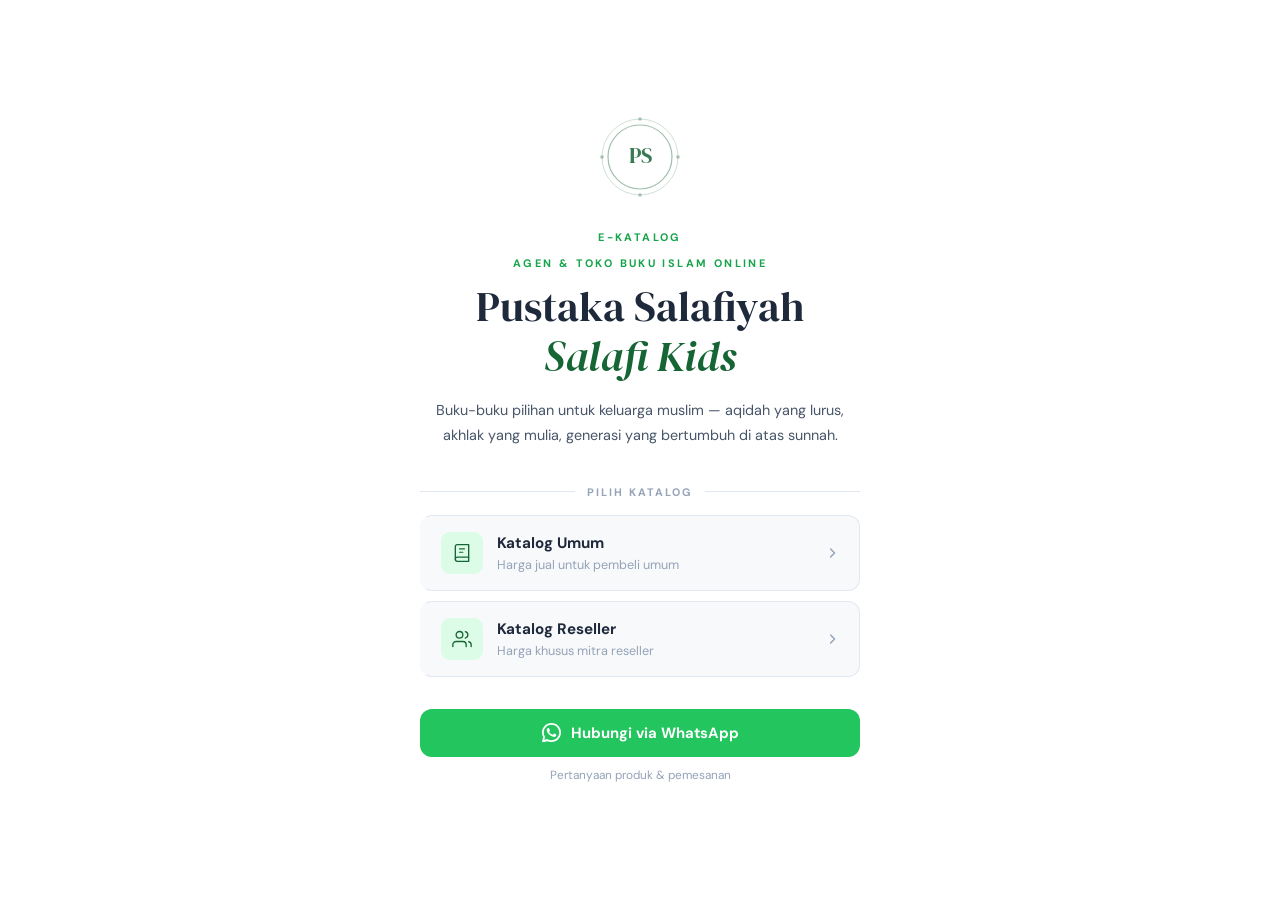
==== index.html @ 7974a933 "Add files via upload" ====
<!DOCTYPE html>
<html lang="id">
<head>
  <meta charset="UTF-8">
  <meta name="viewport" content="width=device-width, initial-scale=1.0">
  <title>Pustaka Salafiyah – Salafi Kids</title>
  <link rel="preconnect" href="https://fonts.googleapis.com">
  <link rel="preconnect" href="https://fonts.gstatic.com" crossorigin>
  <link href="https://fonts.googleapis.com/css2?family=DM+Sans:ital,wght@0,400;0,500;0,600;0,700;0,800;1,400&family=DM+Serif+Display:ital@0;1&display=swap" rel="stylesheet">
  <link rel="stylesheet" href="style.css">
</head>
<body class="home-page">

  <main class="home-center">

    <!-- Monogram logo mark -->
    <div class="home-logomark" aria-hidden="true">
      <svg viewBox="0 0 80 80" fill="none" xmlns="http://www.w3.org/2000/svg" width="80" height="80">
        <!-- Cincin luar -->
        <circle cx="40" cy="40" r="38" stroke="#166534" stroke-width="0.8" opacity="0.25"/>
        <!-- Cincin dalam -->
        <circle cx="40" cy="40" r="32" stroke="#166534" stroke-width="1.2" opacity="0.4"/>
        <!-- Dots pada cincin luar di 4 titik kardinal -->
        <circle cx="40" cy="2"  r="1.8" fill="#166534" opacity="0.35"/>
        <circle cx="40" cy="78" r="1.8" fill="#166534" opacity="0.35"/>
        <circle cx="2"  cy="40" r="1.8" fill="#166534" opacity="0.35"/>
        <circle cx="78" cy="40" r="1.8" fill="#166534" opacity="0.35"/>
        <!-- Monogram PS -->
        <text x="40" y="46"
          font-family="DM Serif Display, Georgia, serif"
          font-size="22"
          font-weight="400"
          text-anchor="middle"
          fill="#166534"
          opacity="0.85">PS</text>
      </svg>
    </div>

    <!-- Brand -->
    <header class="home-header">
      <p class="home-eyebrow">E-Katalog</p>
      <p class="home-eyebrow">Agen & Toko Buku Islam Online</p>
      <h1 class="home-brand-name">
        Pustaka Salafiyah<br>
        <em>Salafi Kids</em>
      </h1>
      <p class="home-tagline">
        Buku-buku pilihan untuk keluarga muslim — aqidah yang lurus, akhlak yang mulia, generasi yang bertumbuh di atas sunnah.
      </p>
    </header>

    <!-- Nav section -->
    <section class="home-nav-section">
      <div class="section-rule">
        <span></span>
        <p>Pilih Katalog</p>
        <span></span>
      </div>

      <nav class="home-nav">
        <a href="umum.html" class="nav-card">
          <div class="nav-card-icon">
            <svg viewBox="0 0 24 24" fill="none" width="20" height="20">
              <path d="M4 19.5A2.5 2.5 0 016.5 17H20" stroke="currentColor" stroke-width="1.6" stroke-linecap="round"/>
              <path d="M6.5 2H20v20H6.5A2.5 2.5 0 014 19.5v-15A2.5 2.5 0 016.5 2z" stroke="currentColor" stroke-width="1.6" stroke-linejoin="round"/>
              <line x1="9" y1="7"  x2="15" y2="7"  stroke="currentColor" stroke-width="1.3" stroke-linecap="round"/>
              <line x1="9" y1="11" x2="13" y2="11" stroke="currentColor" stroke-width="1.3" stroke-linecap="round"/>
            </svg>
          </div>
          <div class="nav-card-body">
            <strong>Katalog Umum</strong>
            <span>Harga jual untuk pembeli umum</span>
          </div>
          <svg class="nav-card-chevron" viewBox="0 0 20 20" fill="none" width="16" height="16">
            <path d="M7 5l5 5-5 5" stroke="currentColor" stroke-width="1.8" stroke-linecap="round" stroke-linejoin="round"/>
          </svg>
        </a>

        <a href="reseller.html" class="nav-card">
          <div class="nav-card-icon">
            <svg viewBox="0 0 24 24" fill="none" width="20" height="20">
              <path d="M17 21v-2a4 4 0 00-4-4H5a4 4 0 00-4 4v2" stroke="currentColor" stroke-width="1.6" stroke-linecap="round"/>
              <circle cx="9" cy="7" r="4" stroke="currentColor" stroke-width="1.6"/>
              <path d="M23 21v-2a4 4 0 00-3-3.87M16 3.13a4 4 0 010 7.75" stroke="currentColor" stroke-width="1.6" stroke-linecap="round"/>
            </svg>
          </div>
          <div class="nav-card-body">
            <strong>Katalog Reseller</strong>
            <span>Harga khusus mitra reseller</span>
          </div>
          <svg class="nav-card-chevron" viewBox="0 0 20 20" fill="none" width="16" height="16">
            <path d="M7 5l5 5-5 5" stroke="currentColor" stroke-width="1.8" stroke-linecap="round" stroke-linejoin="round"/>
          </svg>
        </a>
      </nav>
    </section>

    <!-- WA -->
    <footer class="home-footer">
      <a href="https://wa.me/6287738426088" target="_blank" class="wa-btn">
        <svg viewBox="0 0 24 24" fill="currentColor" width="19" height="19">
          <path d="M17.472 14.382c-.297-.149-1.758-.867-2.03-.967-.273-.099-.471-.148-.67.15-.197.297-.767.966-.94 1.164-.173.199-.347.223-.644.075-.297-.15-1.255-.463-2.39-1.475-.883-.788-1.48-1.761-1.653-2.059-.173-.297-.018-.458.13-.606.134-.133.298-.347.446-.52.149-.174.198-.298.298-.497.099-.198.05-.371-.025-.52-.075-.149-.669-1.612-.916-2.207-.242-.579-.487-.5-.669-.51-.173-.008-.371-.01-.57-.01-.198 0-.52.074-.792.372-.272.297-1.04 1.016-1.04 2.479 0 1.462 1.065 2.875 1.213 3.074.149.198 2.096 3.2 5.077 4.487.709.306 1.262.489 1.694.625.712.227 1.36.195 1.871.118.571-.085 1.758-.719 2.006-1.413.248-.694.248-1.289.173-1.413-.074-.124-.272-.198-.57-.347z"/>
          <path d="M12 0C5.373 0 0 5.373 0 12c0 2.117.549 4.107 1.51 5.833L.057 23.571a.75.75 0 00.921.921l5.739-1.453A11.943 11.943 0 0012 24c6.627 0 12-5.373 12-12S18.627 0 12 0zm0 21.75a9.728 9.728 0 01-4.964-1.356l-.355-.211-3.685.933.949-3.591-.232-.369A9.722 9.722 0 012.25 12C2.25 6.615 6.615 2.25 12 2.25S21.75 6.615 21.75 12 17.385 21.75 12 21.75z"/>
        </svg>
        Hubungi via WhatsApp
      </a>
      <p class="wa-note">Pertanyaan produk &amp; pemesanan</p>
    </footer>

  </main>

</body>
</html>
---- style.css ----
/* ===== TOKENS ===== */
:root {
  --white:      #FFFFFF;
  --surface:    #F8F9FB;
  --green-dark: #166534;
  --green:      #16A34A;
  --green-lt:   #DCFCE7;
  --green-ring: #BBF7D0;
  --ink:        #1E293B;
  --body:       #475569;
  --muted:      #94A3B8;
  --line:       #E2E8F0;
  --amber-bg:   #FEF9C3;
  --amber-tx:   #854D0E;
  --blue-bg:    #DBEAFE;
  --blue-tx:    #1E40AF;
  --red-tx:     #991B1B;
  --font:       'DM Sans', 'Inter', system-ui, sans-serif;
  --shadow-card: 0 1px 3px rgba(0,0,0,.06), 0 4px 12px rgba(0,0,0,.04);
  --shadow-lift: 0 4px 16px rgba(0,0,0,.08), 0 1px 4px rgba(0,0,0,.04);
  --radius:     12px;
  --radius-sm:  8px;
}

*, *::before, *::after { margin:0; padding:0; box-sizing:border-box; }

body {
  font-family: var(--font);
  background: var(--surface);
  color: var(--ink);
  -webkit-font-smoothing: antialiased;
  min-height: 100dvh;
}

/* ============================================================
   HOME PAGE — Centered premium
   ============================================================ */
.home-page {
  min-height: 100dvh;
  display: flex;
  align-items: center;
  justify-content: center;
  background: var(--white);
  padding: 48px 24px;
}

.home-center {
  width: 100%;
  max-width: 440px;
  display: flex;
  flex-direction: column;
  align-items: center;
  gap: 0;
}

/* Logo mark */
.home-logomark {
  margin-bottom: 28px;
}

/* Header */
.home-header {
  text-align: center;
  margin-bottom: 36px;
}

.home-eyebrow {
  font-size: 0.68rem;
  font-weight: 700;
  letter-spacing: 0.22em;
  text-transform: uppercase;
  color: var(--green);
  margin-bottom: 12px;
}

.home-brand-name {
  font-family: 'DM Serif Display', Georgia, serif;
  font-size: clamp(1.9rem, 6vw, 2.6rem);
  font-weight: 400;
  line-height: 1.2;
  color: var(--ink);
  margin-bottom: 16px;
}

.home-brand-name em {
  font-style: italic;
  color: var(--green-dark);
}

.home-tagline {
  font-size: 0.9rem;
  color: var(--body);
  line-height: 1.75;
  max-width: 32em;
}

/* Nav section */
.home-nav-section {
  width: 100%;
  margin-bottom: 32px;
}

.section-rule {
  display: flex;
  align-items: center;
  gap: 12px;
  margin-bottom: 16px;
}

.section-rule span {
  flex: 1;
  height: 1px;
  background: var(--line);
}

.section-rule p {
  font-size: 0.68rem;
  font-weight: 700;
  letter-spacing: 0.18em;
  text-transform: uppercase;
  color: var(--muted);
  white-space: nowrap;
}

.home-nav {
  display: flex;
  flex-direction: column;
  gap: 10px;
}

.nav-card {
  display: flex;
  align-items: center;
  gap: 14px;
  padding: 16px 18px;
  background: var(--surface);
  border: 1.5px solid var(--line);
  border-left: 3px solid transparent;
  border-radius: var(--radius);
  text-decoration: none;
  color: var(--ink);
  transition: border-color .15s, border-left-color .15s, background .15s, transform .12s;
}

.nav-card:hover {
  border-color: var(--line);
  border-left-color: var(--green);
  background: var(--white);
  transform: translateX(3px);
  box-shadow: var(--shadow-card);
}

.nav-card-icon {
  width: 42px;
  height: 42px;
  display: flex;
  align-items: center;
  justify-content: center;
  background: var(--green-lt);
  color: var(--green-dark);
  border-radius: 9px;
  flex-shrink: 0;
}

.nav-card-body {
  display: flex;
  flex-direction: column;
  gap: 3px;
  flex: 1;
}

.nav-card-body strong {
  font-size: 0.95rem;
  font-weight: 700;
  color: var(--ink);
}

.nav-card-body span {
  font-size: 0.79rem;
  color: var(--muted);
}

.nav-card-chevron {
  color: var(--muted);
  flex-shrink: 0;
  transition: transform .15s, color .15s;
}

.nav-card:hover .nav-card-chevron {
  transform: translateX(2px);
  color: var(--green);
}

/* Footer WA */
.home-footer {
  width: 100%;
  display: flex;
  flex-direction: column;
  align-items: center;
  gap: 10px;
}

.wa-btn {
  display: flex;
  align-items: center;
  justify-content: center;
  gap: 10px;
  width: 100%;
  padding: 14px 24px;
  background: #22C55E;
  color: #fff;
  font-family: var(--font);
  font-weight: 700;
  font-size: 0.93rem;
  border-radius: var(--radius);
  text-decoration: none;
  transition: background .15s, transform .1s;
}

.wa-btn:hover { background: #16A34A; transform: translateY(-1px); }

.wa-note {
  font-size: 0.74rem;
  color: var(--muted);
}

/* Responsive */
@media (max-width: 480px) {
  .home-page { padding: 40px 20px; }
  .home-brand-name { font-size: 1.8rem; }
}

/* ============================================================
   CATALOG — TOP HEADER (sticky, collapses on scroll via JS)
   ============================================================ */
.cat-header {
  position: sticky;
  top: 0;
  z-index: 100;
  background: var(--white);
  border-bottom: 1px solid var(--line);
  transition: padding .2s ease;
}

.cat-header-inner {
  max-width: 1120px;
  margin: 0 auto;
  padding: 14px 20px;
  display: flex;
  align-items: center;
  gap: 14px;
}

.back-link {
  display: inline-flex;
  align-items: center;
  gap: 4px;
  font-size: 0.84rem;
  font-weight: 600;
  color: var(--green);
  text-decoration: none;
  white-space: nowrap;
  flex-shrink: 0;
  padding: 6px 10px;
  border-radius: var(--radius-sm);
  transition: background .12s;
}

.back-link:hover { background: var(--green-lt); }

.cat-header-title { flex: 1; min-width: 0; }

.cat-eyebrow {
  font-size: 0.68rem;
  font-weight: 700;
  letter-spacing: 0.14em;
  text-transform: uppercase;
  color: var(--muted);
  line-height: 1;
  transition: opacity .2s;
}

.cat-header-title h1 {
  font-size: 1.1rem;
  font-weight: 800;
  color: var(--ink);
  white-space: nowrap;
  overflow: hidden;
  text-overflow: ellipsis;
}

.wa-icon-btn {
  display: flex;
  align-items: center;
  justify-content: center;
  width: 38px;
  height: 38px;
  background: var(--green-lt);
  color: var(--green-dark);
  border-radius: 50%;
  text-decoration: none;
  flex-shrink: 0;
  transition: background .12s;
}

.wa-icon-btn:hover { background: var(--green-ring); }

/* ============================================================
   TOOLBAR (search + sort + filter — sticky second row)
   ============================================================ */
.toolbar {
  position: sticky;
  top: 65px; /* tinggi header */
  z-index: 90;
  background: var(--white);
  border-bottom: 1px solid var(--line);
  padding: 10px 0;
}

.toolbar-inner {
  max-width: 1120px;
  margin: 0 auto;
  padding: 0 20px;
  display: flex;
  flex-direction: column;
  gap: 8px;
}

/* Row 1: search + sort */
.toolbar-row1 {
  display: flex;
  gap: 8px;
  align-items: center;
  flex-wrap: wrap;
}

.toolbar-row2 {
  display: flex;
  gap: 8px;
  flex-shrink: 0;
}

.search-wrap {
  flex: 1;
  position: relative;
}

.search-icon {
  position: absolute;
  left: 12px;
  top: 50%;
  transform: translateY(-50%);
  color: var(--muted);
  pointer-events: none;
  display: flex;
}

#searchInput {
  font-family: var(--font);
  font-size: 0.9rem;
  width: 100%;
  padding: 10px 14px 10px 38px;
  border: 1.5px solid var(--line);
  border-radius: var(--radius-sm);
  background: var(--surface);
  color: var(--ink);
  transition: border-color .12s;
}

#searchInput:focus {
  outline: none;
  border-color: var(--green);
  background: var(--white);
}

#searchInput::placeholder { color: var(--muted); }

.sort-select {
  font-family: var(--font);
  font-size: 0.85rem;
  font-weight: 600;
  padding: 10px 14px;
  border: 1.5px solid var(--line);
  border-radius: var(--radius-sm);
  background: var(--white);
  color: var(--ink);
  cursor: pointer;
  flex-shrink: 0;
  transition: border-color .12s;
}

.sort-select:focus {
  outline: none;
  border-color: var(--green);
}

.filter-select {
  font-family: var(--font);
  font-size: 0.85rem;
  font-weight: 600;
  padding: 10px 14px;
  border: 1.5px solid var(--line);
  border-radius: var(--radius-sm);
  background: var(--white);
  color: var(--ink);
  cursor: pointer;
  transition: border-color .12s;
}

.filter-select:focus {
  outline: none;
  border-color: var(--green);
}

/* Row 2: category chips */
.category-scroll {
  display: flex;
  gap: 6px;
  overflow-x: auto;
  scrollbar-width: none;
  padding-bottom: 2px;
}

.category-scroll::-webkit-scrollbar { display: none; }

.cat-chip {
  flex-shrink: 0;
  padding: 5px 14px;
  border-radius: 999px;
  border: 1.5px solid var(--line);
  background: var(--white);
  color: var(--body);
  font-family: var(--font);
  font-size: 0.79rem;
  font-weight: 600;
  cursor: pointer;
  transition: all .12s;
  white-space: nowrap;
}

.cat-chip:hover { border-color: var(--green); color: var(--green); }

.cat-chip.active {
  background: var(--green-dark);
  border-color: var(--green-dark);
  color: #fff;
}

/* ============================================================
   RESULT BAR
   ============================================================ */
.result-bar {
  max-width: 1120px;
  margin: 14px auto 2px;
  padding: 0 20px;
  display: flex;
  align-items: center;
  justify-content: space-between;
  font-size: 0.79rem;
  color: var(--muted);
  font-weight: 500;
}

/* ============================================================
   BOOK GRID
   ============================================================ */
.book-grid {
  max-width: 1120px;
  margin: 0 auto;
  padding: 10px 20px 28px;
  display: grid;
  grid-template-columns: repeat(auto-fill, minmax(310px, 1fr));
  gap: 12px;
}

/* ============================================================
   BOOK CARD — floating, no border
   ============================================================ */
.book-card {
  background: var(--white);
  border-radius: var(--radius);
  box-shadow: var(--shadow-card);
  display: flex;
  overflow: hidden;
  transition: box-shadow .15s, transform .15s;
}

.book-card:hover {
  box-shadow: var(--shadow-lift);
  transform: translateY(-2px);
}

/* Cover */

.book-cover {
  flex: 0 0 110px;
  /* width: 90px; */
  min-height: 120px;
  align-self: stretch;
  background: var(--green-lt);
  display: flex;
  align-items: center;
  justify-content: center;
  font-size: 1.4rem;
  color: var(--green-dark);
  overflow: hidden;
  position: relative;
}

.book-cover img {
  position: absolute;
  inset: 0;
  width: 100%;
  height: 100%;
  object-fit: cover;
}

/* Body */
.book-body {
  flex: 1;
  min-width: 0;
  /* padding: 12px 14px 12px; */
  padding: 11px 12px 11px;
  display: flex;
  flex-direction: column;
  gap: 5px;
}

.book-title {
  font-size: 0.9rem;
  font-weight: 700;
  line-height: 1.35;
  color: var(--ink);
  display: -webkit-box;
  -webkit-line-clamp: 2;
  line-clamp: 2;
  -webkit-box-orient: vertical;
  overflow: hidden;
}

.book-meta {
  display: flex;
  align-items: center;
  gap: 6px;
  flex-wrap: wrap;
}

.book-publisher {
  font-size: 0.73rem;
  font-weight: 700;
  color: var(--muted);
  text-transform: uppercase;
  letter-spacing: 0.06em;
}

.book-sampul {
  font-size: 0.71rem;
  color: var(--muted);
  background: var(--surface);
  padding: 1px 7px;
  border-radius: 4px;
}

.book-weight {
  font-size: 0.71rem;
  color: var(--muted);
}

/* Price */
.book-price-row {
  display: flex;
  align-items: center;
  gap: 6px;
  flex-wrap: wrap;
  margin-top: 2px;
}

.price-strike {
  font-size: 0.76rem;
  color: var(--muted);
  text-decoration: line-through;
}

.price-discount {
  font-size: 0.7rem;
  font-weight: 800;
  background: var(--amber-bg);
  color: var(--amber-tx);
  padding: 1px 6px;
  border-radius: 4px;
}

.price-final {
  font-size: 1rem;
  font-weight: 800;
  color: var(--green-dark);
}

/* Footer row */
.book-footer {
  display: flex;
  align-items: center;
  justify-content: space-between;
  gap: 8px;
  margin-top: auto;
  padding-top: 8px;
}

.status-badge {
  font-size: 0.67rem;
  font-weight: 800;
  letter-spacing: 0.06em;
  text-transform: uppercase;
  padding: 3px 9px;
  border-radius: 5px;
}

.status-badge.tersedia {
  background: var(--green-lt);
  color: var(--green-dark);
}

.status-badge.habis {
  background: var(--surface);
  color: var(--muted);
}

.status-badge.pre-order {
  background: var(--blue-bg);
  color: var(--blue-tx);
}

.detail-btn {
  display: inline-flex;
  align-items: center;
  gap: 4px;
  font-family: var(--font);
  font-size: 0.74rem;
  font-weight: 700;
  color: var(--green-dark);
  text-decoration: none;
  padding: 5px 11px;
  background: var(--green-lt);
  border-radius: 6px;
  transition: background .12s;
  white-space: nowrap;
  flex-shrink: 0;
}

.detail-btn:hover { background: var(--green-ring); }

/* ============================================================
   PAGINATION
   ============================================================ */
.pagination {
  max-width: 1120px;
  margin: 4px auto 40px;
  padding: 0 20px;
  display: flex;
  align-items: center;
  justify-content: center;
  gap: 5px;
  flex-wrap: wrap;
}

.pg-btn {
  min-width: 38px;
  height: 38px;
  padding: 0 12px;
  border-radius: var(--radius-sm);
  border: 1.5px solid var(--line);
  background: var(--white);
  color: var(--body);
  font-family: var(--font);
  font-size: 0.84rem;
  font-weight: 600;
  cursor: pointer;
  transition: all .12s;
}

.pg-btn:hover:not(:disabled) {
  border-color: var(--green);
  color: var(--green);
}

.pg-btn.active {
  background: var(--green-dark);
  border-color: var(--green-dark);
  color: #fff;
}

.pg-btn:disabled { opacity: .3; cursor: default; }

.pg-dots {
  width: 32px;
  height: 38px;
  display: flex;
  align-items: center;
  justify-content: center;
  font-size: 0.9rem;
  color: var(--muted);
}

/* ============================================================
   STATES
   ============================================================ */
.state-msg {
  max-width: 1120px;
  margin: 48px auto;
  padding: 0 20px;
  text-align: center;
  color: var(--muted);
  font-size: 0.95rem;
}

.state-error { color: var(--red-tx); }

.state-empty {
  grid-column: 1 / -1;
  padding: 48px 20px;
  text-align: center;
  color: var(--muted);
  font-size: 0.95rem;
  font-weight: 500;
}

/* ============================================================
   FOOTER
   ============================================================ */
.cat-footer {
  border-top: 1px solid var(--line);
  padding: 24px 20px;
  text-align: center;
  font-size: 0.78rem;
  color: var(--muted);
}

/* ============================================================
   RESPONSIVE
   ============================================================ */
@media (max-width: 600px) {
  .toolbar { top: 57px; }

  .cat-header-inner { padding: 12px 16px; }

  .cat-eyebrow { display: none; }

  .toolbar-inner { padding: 0 16px; }

  .book-grid {
    grid-template-columns: 1fr;
    padding: 10px 16px 24px;
    gap: 10px;
  }

  .result-bar { padding: 0 16px; }

  /* .book-cover { flex: 0 0 68px; width: 68px; } */

  .book-cover { flex: 0 0 110px; width: 110px; min-height: 110px; }

  .pagination { padding: 0 16px; gap: 4px; }

  .pg-btn { min-width: 34px; height: 34px; font-size: 0.8rem; }

  .toolbar-row1 {
    flex-wrap: wrap;
  }

  .search-wrap {
    flex: 1 1 100%; /* search penuh 1 baris */
  }

  .toolbar-row2 {
    width: 100%;
    display: flex;
    gap: 8px;
  }

  .filter-select,
  .sort-select {
    flex: 1;
    font-size: 0.78rem;
    padding: 10px 10px;
  }
}

/* ============================================================
   RESELLER PAGE — Override aksen warna ke navy/biru tua
   ============================================================ */
.reseller-page {
  --green-dark: #1E3A6E;
  --green:      #2563EB;
  --green-lt:   #DBEAFE;
  --green-ring: #BFDBFE;
}

/* Harga final pakai navy */
.reseller-page .price-final {
  color: #1E3A6E;
}

/* Badge tersedia pakai biru */
.reseller-page .status-badge.tersedia {
  background: #dcf4de;
  color: #14611d;
}

/* Tombol detail */
.reseller-page .detail-btn {
  color: #1E3A6E;
  background: #DBEAFE;
}

.reseller-page .detail-btn:hover {
  background: #BFDBFE;
}

/* Chip aktif */
.reseller-page .cat-chip.active {
  background: #1E3A6E;
  border-color: #1E3A6E;
}

/* Pagination aktif */
.reseller-page .pg-btn.active {
  background: #1E3A6E;
  border-color: #1E3A6E;
}

/* WA icon btn */
.reseller-page .wa-icon-btn {
  background: #DBEAFE;
  color: #1E3A6E;
}

.reseller-page .wa-icon-btn:hover {
  background: #BFDBFE;
}

/* Back link */
.reseller-page .back-link {
  color: #2563EB;
}

.reseller-page .back-link:hover {
  background: #DBEAFE;
}

/* Search & sort focus */
.reseller-page #searchInput:focus {
  border-color: #2563EB;
}

.reseller-page .sort-select:focus {
  border-color: #2563EB;
}

/* Hover pada cat-chip */
.reseller-page .cat-chip:hover {
  border-color: #2563EB;
  color: #2563EB;
}

/* Hover pada nav card */
.reseller-page .pg-btn:hover:not(:disabled) {
  border-color: #2563EB;
  color: #2563EB;
}

/* Card hover border */
.reseller-page .book-card:hover {
  border-color: #BFDBFE;
}

/* ============================================================
   PASSWORD GATE
   ============================================================ */
.pw-gate {
  position: fixed;
  inset: 0;
  z-index: 999;
  background: var(--white);
  display: flex;
  align-items: center;
  justify-content: center;
  padding: 24px;
}

.pw-box {
  width: 100%;
  max-width: 360px;
  display: flex;
  flex-direction: column;
  align-items: center;
  gap: 0;
}

.pw-logo {
  margin-bottom: 24px;
}

.pw-title {
  font-family: 'DM Serif Display', Georgia, serif;
  font-size: 1.5rem;
  font-weight: 400;
  color: var(--ink);
  text-align: center;
  margin-bottom: 6px;
}

.pw-sub {
  font-size: 0.83rem;
  color: var(--muted);
  text-align: center;
  margin-bottom: 28px;
}

.pw-input-wrap {
  width: 100%;
  position: relative;
  margin-bottom: 10px;
}

.pw-input {
  font-family: var(--font);
  font-size: 0.95rem;
  width: 100%;
  padding: 13px 46px 13px 16px;
  border: 1.5px solid var(--line);
  border-radius: var(--radius);
  background: var(--surface);
  color: var(--ink);
  letter-spacing: 0.1em;
  transition: border-color .15s;
}

.pw-input:focus {
  outline: none;
  border-color: #2563EB;
  background: var(--white);
}

.pw-toggle {
  position: absolute;
  right: 14px;
  top: 50%;
  transform: translateY(-50%);
  background: none;
  border: none;
  cursor: pointer;
  color: var(--muted);
  display: flex;
  padding: 4px;
}

.pw-btn {
  font-family: var(--font);
  font-size: 0.93rem;
  font-weight: 700;
  width: 100%;
  padding: 13px;
  background: #1E3A6E;
  color: #fff;
  border: none;
  border-radius: var(--radius);
  cursor: pointer;
  transition: background .15s;
  margin-bottom: 12px;
}

.pw-btn:hover { background: #2563EB; }

.pw-error {
  font-size: 0.8rem;
  color: var(--red-tx);
  text-align: center;
  min-height: 18px;
}
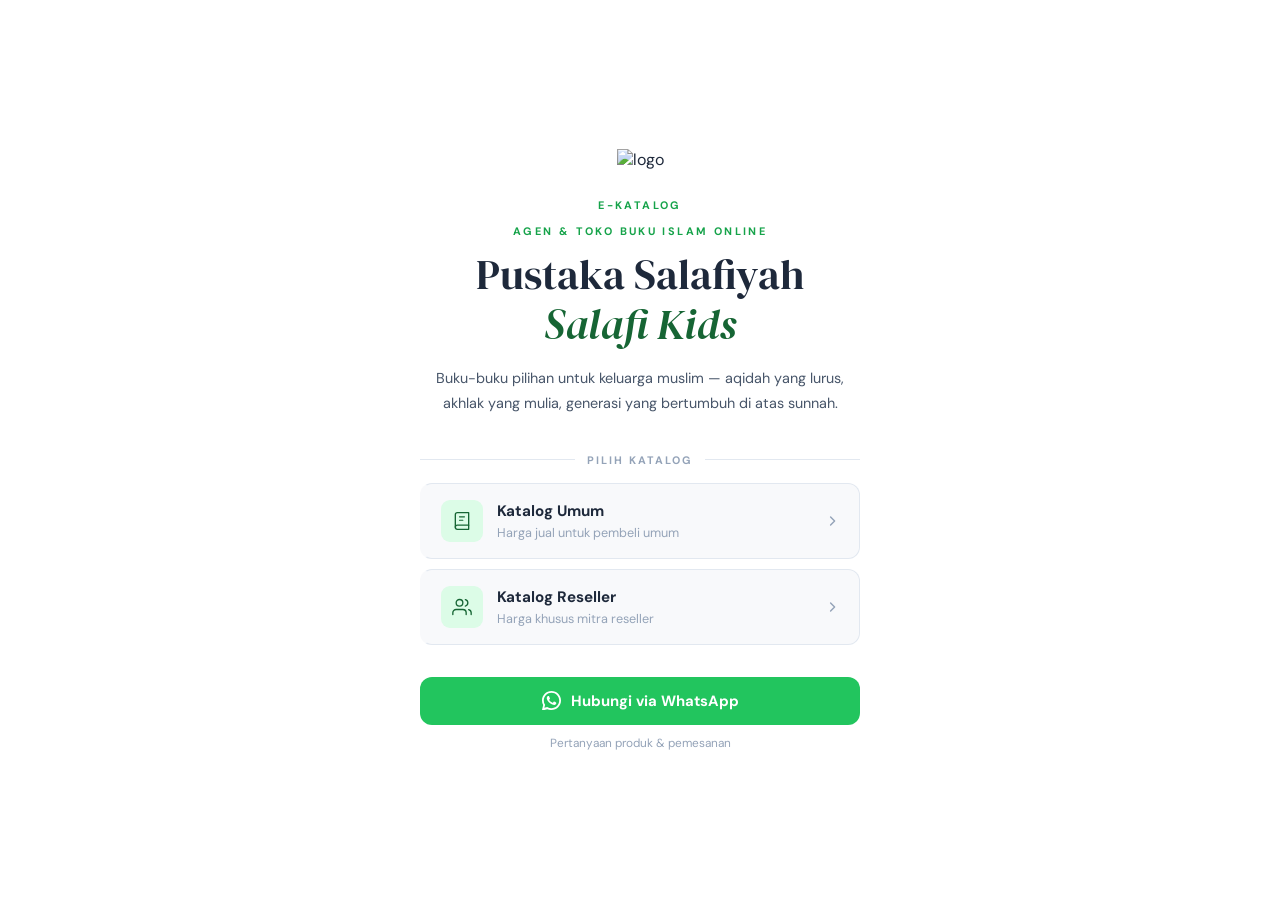
==== commit e153e4b7: "Update logo from SVG to image tag Replaced the SVG logo with an image tag for the logo." ====
--- a/index.html
+++ b/index.html
@@ -13,27 +13,9 @@
 
   <main class="home-center">
 
-    <!-- Monogram logo mark -->
+    <!-- logo -->
     <div class="home-logomark" aria-hidden="true">
-      <svg viewBox="0 0 80 80" fill="none" xmlns="http://www.w3.org/2000/svg" width="80" height="80">
-        <!-- Cincin luar -->
-        <circle cx="40" cy="40" r="38" stroke="#166534" stroke-width="0.8" opacity="0.25"/>
-        <!-- Cincin dalam -->
-        <circle cx="40" cy="40" r="32" stroke="#166534" stroke-width="1.2" opacity="0.4"/>
-        <!-- Dots pada cincin luar di 4 titik kardinal -->
-        <circle cx="40" cy="2"  r="1.8" fill="#166534" opacity="0.35"/>
-        <circle cx="40" cy="78" r="1.8" fill="#166534" opacity="0.35"/>
-        <circle cx="2"  cy="40" r="1.8" fill="#166534" opacity="0.35"/>
-        <circle cx="78" cy="40" r="1.8" fill="#166534" opacity="0.35"/>
-        <!-- Monogram PS -->
-        <text x="40" y="46"
-          font-family="DM Serif Display, Georgia, serif"
-          font-size="22"
-          font-weight="400"
-          text-anchor="middle"
-          fill="#166534"
-          opacity="0.85">PS</text>
-      </svg>
+      <img src="logo.png" alt="logo" width="80px">
     </div>
 
     <!-- Brand -->
@@ -110,4 +92,4 @@
   </main>
 
 </body>
-</html>+</html>
--- a/style.css
+++ b/style.css
@@ -423,6 +423,58 @@
 
 .category-scroll::-webkit-scrollbar { display: none; }
 
+.category-wrap {
+  position: relative;
+  display: flex;
+  align-items: center;
+  gap: 4px;
+}
+
+.category-wrap .category-scroll {
+  flex: 1;
+  scroll-behavior: smooth;
+  cursor: grab;
+}
+
+.category-wrap .category-scroll:active {
+  cursor: grabbing;
+}
+
+.cat-arrow {
+  flex-shrink: 0;
+  width: 28px;
+  height: 28px;
+  display: flex;
+  align-items: center;
+  justify-content: center;
+  border: 1.5px solid var(--line);
+  border-radius: 50%;
+  background: var(--white);
+  color: var(--body);
+  cursor: pointer;
+  transition: border-color .12s, color .12s;
+}
+
+.cat-arrow:hover {
+  border-color: var(--green);
+  color: var(--green);
+}
+
+.cat-arrow:disabled {
+  opacity: .3;
+  cursor: default;
+}
+
+.cat-arrow:disabled:hover {
+  border-color: var(--line);
+  color: var(--body);
+}
+
+/* Sembunyikan panah di layar sentuh (mobile/touch) karena sudah bisa swipe */
+@media (hover: none) and (pointer: coarse) {
+  .cat-arrow { display: none; }
+}
+
 .cat-chip {
   flex-shrink: 0;
   padding: 5px 14px;
@@ -738,6 +790,21 @@
 /* ============================================================
    RESPONSIVE
    ============================================================ */
+@media (max-width: 900px) {
+  .toolbar-row2 {
+    width: 100%;
+    display: grid;
+    grid-template-columns: repeat(3, 1fr);
+    gap: 8px;
+  }
+
+  .filter-select,
+  .sort-select {
+    font-size: 0.8rem;
+    padding: 10px 10px;
+  }
+}
+
 @media (max-width: 600px) {
   .toolbar { top: 57px; }
 
@@ -773,15 +840,16 @@
 
   .toolbar-row2 {
     width: 100%;
-    display: flex;
+    display: grid;
+    grid-template-columns: repeat(3, 1fr);
     gap: 8px;
   }
 
   .filter-select,
   .sort-select {
-    flex: 1;
-    font-size: 0.78rem;
-    padding: 10px 10px;
+    font-size: 0.75rem;
+    padding: 10px 8px;
+    min-width: 0;
   }
 }
 
@@ -853,6 +921,10 @@
 }
 
 .reseller-page .sort-select:focus {
+  border-color: #2563EB;
+}
+
+.reseller-page .filter-select:focus {
   border-color: #2563EB;
 }
 
@@ -946,34 +1018,42 @@
   right: 14px;
   top: 50%;
   transform: translateY(-50%);
-  background: none;
+  width: 24px;
+  height: 24px;
+  display: flex;
+  align-items: center;
+  justify-content: center;
+  background: transparent;
   border: none;
+  color: var(--muted);
   cursor: pointer;
-  color: var(--muted);
-  display: flex;
-  padding: 4px;
-}
+  padding: 0;
+  opacity: 1;
+  transition: opacity .15s;
+}
+
+.pw-toggle:hover { opacity: 0.6; }
 
 .pw-btn {
-  font-family: var(--font);
-  font-size: 0.93rem;
-  font-weight: 700;
   width: 100%;
-  padding: 13px;
-  background: #1E3A6E;
-  color: #fff;
+  padding: 12px 24px;
+  margin-bottom: 10px;
   border: none;
   border-radius: var(--radius);
+  background: var(--green);
+  color: #fff;
+  font-family: var(--font);
+  font-weight: 700;
+  font-size: 0.95rem;
   cursor: pointer;
   transition: background .15s;
-  margin-bottom: 12px;
-}
-
-.pw-btn:hover { background: #2563EB; }
+}
+
+.pw-btn:hover { background: #16A34A; }
 
 .pw-error {
   font-size: 0.8rem;
   color: var(--red-tx);
   text-align: center;
-  min-height: 18px;
-}+  min-height: 1.2em;
+}
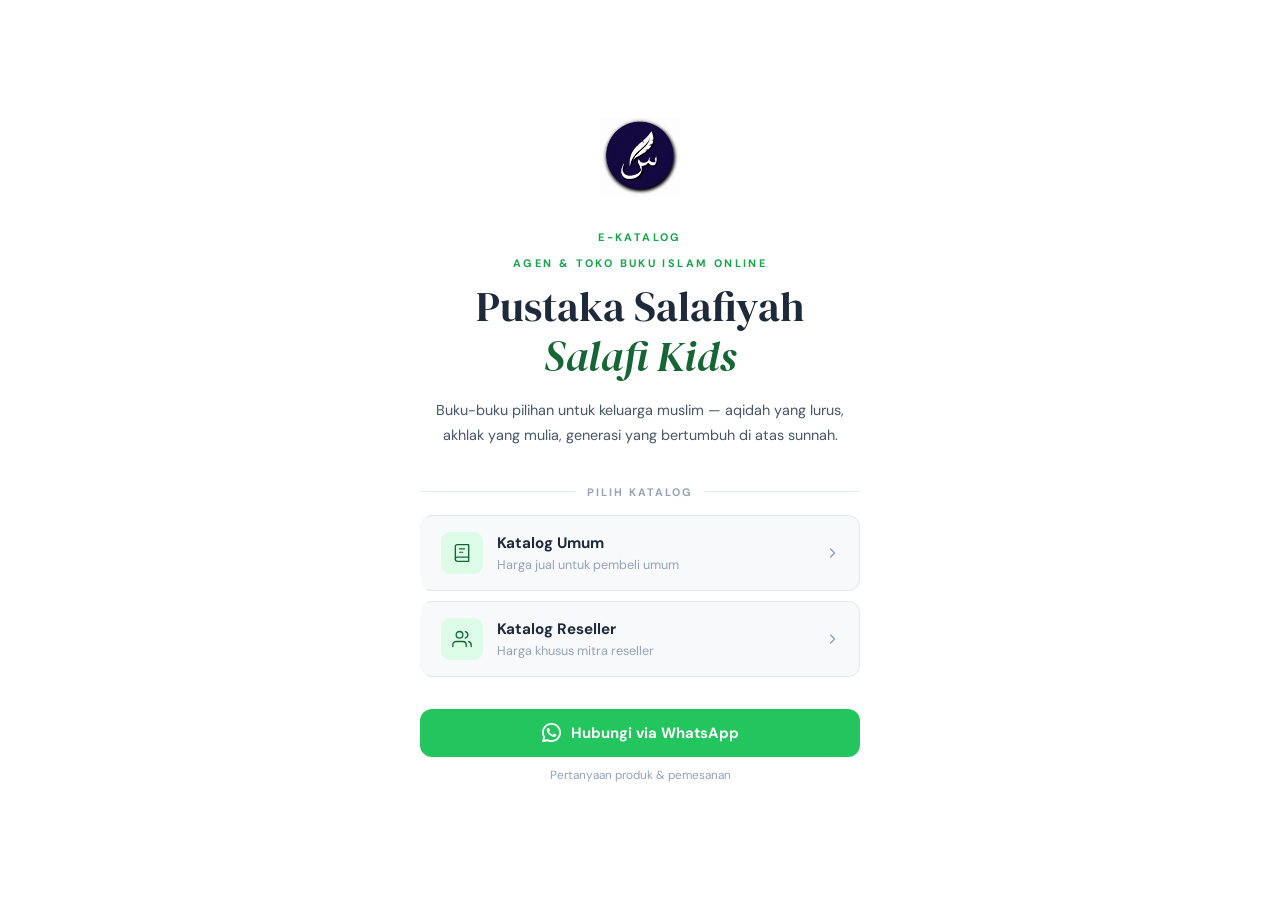
==== commit 7b07db46: "Update index.html" ====
--- a/index.html
+++ b/index.html
@@ -15,7 +15,7 @@
 
     <!-- logo -->
     <div class="home-logomark" aria-hidden="true">
-      <img src="logo.png" alt="logo" width="80px">
+      <img src="logopstegas.png" alt="logo" width="80px">
     </div>
 
     <!-- Brand -->
